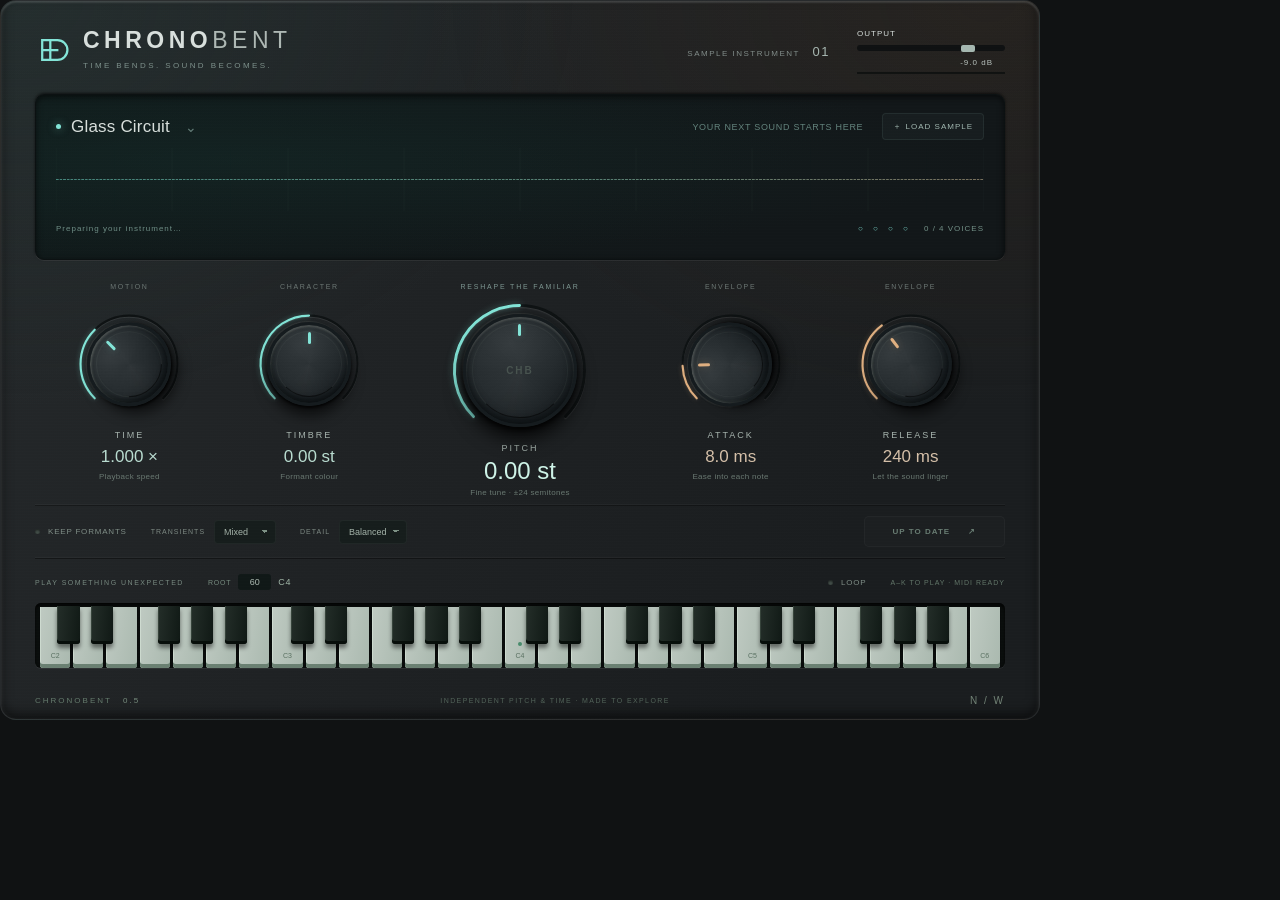
==== plugin/resources/web/index.html @ 9a5acec3 "feat(plugin): add ChronoBent AU and VST3 sample instrument Add a four-voice sample instrument with e" ====
<!doctype html>
<!-- SPDX-License-Identifier: MIT; Copyright (c) 2026 Nicolas Wehmeyer -->
<html lang="en"><head><meta charset="utf-8"><meta name="viewport" content="width=device-width,initial-scale=1"><meta http-equiv="Content-Security-Policy" content="default-src 'none'; script-src 'self'; style-src 'self' 'unsafe-inline'; img-src 'self' data:; font-src 'self'"><title>ChronoBent · Sample instrument</title><link rel="stylesheet" href="style.css"></head>
<body><main class="chassis">
<header><div class="brand"><svg viewBox="0 0 40 40" aria-hidden="true"><path d="M8 9h17a11 11 0 0 1 0 22H8V9zm0 11h18M17 9v22"/></svg><div><h1>CHRONO<span>BENT</span></h1><p>TIME BENDS. SOUND BECOMES.</p></div></div><div class="top-right"><span class="edition">SAMPLE INSTRUMENT <b>01</b></span><div class="output"><label for="gain">OUTPUT</label><input id="gain" type="range" min="0" max="1" step=".001" aria-label="Output gain"><output id="gain-value">−9.0 dB</output><div class="meter"><i id="meter"></i></div></div></div></header>
<section class="display" aria-label="Sample and waveform"><div class="display-top"><div class="sample-name"><span class="signal-dot"></span><button id="presets" aria-haspopup="true" aria-expanded="false"><span id="sample-name">Glass Circuit</span><span class="chevron">⌄</span></button><div id="preset-menu" hidden><button data-preset="0">01 <b>Glass Circuit</b><small>Bright · crystalline</small></button><button data-preset="1">02 <b>Soft Current</b><small>Warm · sustained</small></button><button data-preset="2">03 <b>Copper Bloom</b><small>Textured · percussive</small></button></div></div><div class="sample-meta"><span id="sample-meta">YOUR NEXT SOUND STARTS HERE</span><button id="load" class="quiet">＋ LOAD SAMPLE</button></div></div><canvas id="waveform" width="1800" height="180" aria-label="Sample waveform"></canvas><div class="display-bottom"><span id="status" role="status">Preparing your instrument…</span><span id="progress-text"></span><span class="voice-display"><i id="voice-dots">○ ○ ○ ○</i> <span id="voice-count">0 / 4 VOICES</span></span></div><div class="progress"><i id="progress"></i></div></section>
<section class="controls" aria-label="Sound controls"><div class="knob-unit" data-param="1"><div class="section-label">MOTION</div><div class="knob" role="slider" tabindex="0" aria-label="Time"><svg class="arc" viewBox="0 0 120 120"><path class="track"/><path class="fill"/></svg><div class="dial"><i></i></div></div><label>TIME</label><input class="value" aria-label="Time value"><small>Playback speed</small></div><div class="knob-unit" data-param="2"><div class="section-label">CHARACTER</div><div class="knob" role="slider" tabindex="0" aria-label="Timbre"><svg class="arc" viewBox="0 0 120 120"><path class="track"/><path class="fill"/></svg><div class="dial"><i></i></div></div><label>TIMBRE</label><input class="value" aria-label="Timbre value"><small>Formant colour</small></div><div class="knob-unit hero" data-param="0"><div class="section-label">RESHAPE THE FAMILIAR</div><div class="knob" role="slider" tabindex="0" aria-label="Pitch"><svg class="arc" viewBox="0 0 120 120"><path class="track"/><path class="fill"/></svg><div class="dial"><i></i><span>CHB</span></div></div><label>PITCH</label><input class="value" aria-label="Pitch value"><small>Fine tune · ±24 semitones</small></div><div class="knob-unit warm" data-param="3"><div class="section-label">ENVELOPE</div><div class="knob" role="slider" tabindex="0" aria-label="Attack"><svg class="arc" viewBox="0 0 120 120"><path class="track"/><path class="fill"/></svg><div class="dial"><i></i></div></div><label>ATTACK</label><input class="value" aria-label="Attack value"><small>Ease into each note</small></div><div class="knob-unit warm" data-param="4"><div class="section-label">ENVELOPE</div><div class="knob" role="slider" tabindex="0" aria-label="Release"><svg class="arc" viewBox="0 0 120 120"><path class="track"/><path class="fill"/></svg><div class="dial"><i></i></div></div><label>RELEASE</label><input class="value" aria-label="Release value"><small>Let the sound linger</small></div></section>
<section class="options" aria-label="Instrument settings"><div class="option-group"><button id="formants" class="toggle" aria-pressed="false"><i></i>KEEP FORMANTS</button><label>TRANSIENTS <select id="transients"><option>Smooth</option><option>Crisp</option><option selected>Mixed</option></select></label><label>DETAIL <select id="profile"><option>Compact</option><option selected>Balanced</option><option>Detailed</option></select></label></div><button id="apply" disabled>UP TO DATE <span>↗</span></button></section>
<section class="play" aria-label="Performance keyboard"><div class="keyboard-top"><div><span class="tiny-title">PLAY SOMETHING UNEXPECTED</span><label class="root-label">ROOT <input id="root" type="number" min="24" max="103" value="60" aria-label="Root MIDI note"><span id="root-name">C4</span></label></div><div><button id="loop" class="toggle" aria-pressed="false"><i></i>LOOP</button><span class="keyboard-hint">A–K TO PLAY · MIDI READY</span></div></div><div id="keyboard" aria-label="Four-octave MIDI keyboard"></div></section>
<footer><span class="footer-brand">CHRONOBENT <b>0.5</b></span><span id="notice">INDEPENDENT PITCH & TIME · MADE TO EXPLORE</span><span class="footer-mark">N / W</span></footer>
</main><script src="script.js"></script></body></html>
---- plugin/resources/web/style.css ----
/* SPDX-License-Identifier: MIT; Copyright (c) 2026 Nicolas Wehmeyer */
:root{color-scheme:dark;--teal:#83e4d7;--amber:#dfaf80;--muted:#788181;--ink:#d8dfdc;--accent:var(--teal);font-family:-apple-system,BlinkMacSystemFont,"Segoe UI",sans-serif;font-size:12px;font-weight:450}*{box-sizing:border-box}body{margin:0;background:#101213;color:var(--ink);overflow:hidden;user-select:none}button,input,select{font:inherit;color:inherit}button{cursor:pointer}button:focus-visible,input:focus-visible,select:focus-visible,[tabindex]:focus-visible{outline:2px solid var(--teal);outline-offset:4px}button{border:0}button:disabled{cursor:default}button:active:not(:disabled){transform:translateY(1px)}.chassis{width:1040px;height:720px;padding:28px 34px 0;position:relative;overflow:hidden;background:radial-gradient(ellipse at 1% 0%,#23353365,transparent 40%),radial-gradient(ellipse at 95% 0%,#3c2c1e55,transparent 40%),linear-gradient(115deg,#25292b,#202325 35%,#1a1d1f 80%);border:1px solid #4b505044;border-radius:16px;box-shadow:inset 0 2px 2px #c0c9c92a,inset 0 -5px 12px #0009,inset 2px 0 3px #ffffff10,inset -2px 0 3px #ffffff10}.chassis:after{content:"";pointer-events:none;position:absolute;inset:0;background:repeating-linear-gradient(0deg,#ffffff03 0px,#ffffff03 1px,transparent 1px,transparent 3px);opacity:.45}header{height:65px;display:flex;justify-content:space-between;align-items:flex-start}.brand{display:flex;align-items:center;gap:12px}.brand svg{width:36px;height:36px;fill:none;stroke:var(--teal);stroke-width:2.5}.brand h1{font-size:23px;letter-spacing:4.5px;line-height:1;margin:0;font-weight:650}.brand h1 span{font-weight:250;color:#aeb8b4}.brand p{font-size:8px;letter-spacing:2.4px;color:#7d908b;margin:9px 0 0}.top-right{display:flex;align-items:center;gap:27px}.edition{font-size:8px;letter-spacing:1.5px;color:#818c89}.edition b{font-size:13px;margin-left:9px;color:#a7b7b1;font-weight:450}.output{display:grid;grid-template-columns:1fr auto;gap:5px 12px;width:148px;font-size:8px;letter-spacing:1px}.output output{text-align:right;color:#b7c1bc;font-variant-numeric:tabular-nums}.output input{grid-column:span 2;width:100%;height:6px;margin:2px 0;background:#0f1112;border-radius:8px;-webkit-appearance:none}.output input::-webkit-slider-thumb{-webkit-appearance:none;background:#a5b7b0;width:14px;height:7px;border-radius:2px}.meter{height:2px;background:#101211;grid-column:span 2}.meter i{display:block;width:0;height:100%;background:var(--teal);box-shadow:0 0 7px #83e4d777;transition:width .08s}.display{height:166px;position:relative;border-radius:9px;padding:18px 20px 12px;background:radial-gradient(ellipse at 20% 40%,#18343155,transparent 70%),linear-gradient(135deg,#101b1b,#121719 75%);border:1px solid #0b1011;box-shadow:0 1px 0 #ffffff13,0 -1px 3px #0009,inset 0 2px 6px #0009}.display-top,.display-bottom{display:flex;align-items:center;justify-content:space-between;position:relative;z-index:2}.sample-name{display:flex;align-items:center;gap:10px}.signal-dot{width:5px;height:5px;background:var(--teal);border-radius:50%;box-shadow:0 0 8px #83e4d788}.sample-name>button{font-size:17px;background:none;padding:0;font-weight:480;letter-spacing:.2px}.chevron{font-size:14px;margin-left:15px;color:#637c77}.sample-meta{display:flex;align-items:center;gap:19px;color:#63837c;font-size:9px;letter-spacing:.7px}.quiet{background:#d3fff507;color:#a2b8b1;border:1px solid #aaccc817;border-radius:4px;padding:7px 10px;font-size:8px;letter-spacing:1px}.quiet:hover{background:#d3fff515}.display canvas{width:100%;height:79px;display:block}.display-bottom{font-size:8px;letter-spacing:1px;color:#6f8e86;height:19px}.voice-display{display:flex;gap:12px;align-items:center}.voice-display i{font-style:normal;letter-spacing:4px;color:var(--teal)}.voice-display span{font-size:8px;color:#739087}.progress{position:absolute;left:0;right:0;bottom:0;height:2px;overflow:hidden;border-radius:0 0 8px 8px}.progress i{display:block;width:0;height:100%;background:var(--teal);transition:width .2s}#preset-menu{position:absolute;top:30px;left:0;min-width:255px;padding:7px;background:#1a2425;border:1px solid #526862;border-radius:8px;box-shadow:0 15px 30px #0008;z-index:20}#preset-menu button{display:block;width:100%;text-align:left;background:none;padding:12px;border-radius:4px;color:#73958a;font-size:9px}#preset-menu button:hover{background:#84e4d714}#preset-menu b{font-size:13px;color:#d1ded7;font-weight:500;margin-left:11px}#preset-menu small{display:block;margin:5px 0 0 25px;color:#8b9f96}.controls{display:grid;grid-template-columns:1fr 1fr 1.36fr 1fr 1fr;height:245px;padding:23px 9px 0;gap:9px}.knob-unit{display:flex;align-items:center;flex-direction:column;position:relative}.section-label{font-size:7px;color:#6c7774;letter-spacing:1.7px;height:24px;white-space:nowrap}.knob{position:relative;width:114px;height:114px;cursor:ns-resize;touch-action:none;flex-shrink:0}.arc{position:absolute;inset:0;width:100%;height:100%;overflow:visible;fill:none;stroke-width:2.3;stroke-linecap:round}.arc .track{stroke:#0f1314;filter:drop-shadow(0 1px 0 #ffffff17)}.arc .fill{stroke:var(--accent);filter:drop-shadow(0 0 3px #83e4d755)}.dial{position:absolute;inset:13%;border-radius:50%;background:radial-gradient(circle at 40% 25%,#343a3d,#252b2e 48%,#171c1f 80%);box-shadow:0 10px 13px #0009,0 2px 3px #000d,-1px -1px 1px #69726d44,inset 0 2px 2px #b2b8af40,inset 0 -3px 6px #0a0e10,inset 2px 0 2px #50595144;border:3px solid #151b1e;transform:rotate(var(--rotation,-135deg))}.dial:before{content:"";position:absolute;inset:6px;border-radius:50%;border:1px solid #9eaea810;border-bottom-color:#0008;background:conic-gradient(from 12deg,#ffffff04,transparent,#ffffff07,transparent,#ffffff04)}.dial i{position:absolute;top:7px;left:calc(50% - 1.5px);height:12px;width:3px;background:var(--accent);border-radius:2px;box-shadow:0 0 7px #83e4d744}.hero .knob{width:153px;height:153px;margin-top:-13px}.hero .section-label{color:#7c9590;height:24px;letter-spacing:1.8px}.hero .dial{box-shadow:0 12px 18px #000b,0 3px 5px #000d,-1px -1px 1px #69726d44,inset 0 2px 2px #b2b8af40,inset 0 -3px 8px #0a0e10}.hero .dial span{position:absolute;inset:0;display:grid;place-items:center;font-size:10px;letter-spacing:2px;color:#48534f;font-weight:650;transform:rotate(calc(-1 * var(--rotation,-135deg)))}.knob-unit>label{font-size:9px;letter-spacing:2px;margin-top:9px;color:#a7b4ae;font-weight:500}.knob-unit .value{border:0;background:transparent;text-align:center;padding:0;width:105px;font-size:17px;font-weight:350;color:#b9dcd0;margin-top:7px;outline-offset:1px;font-variant-numeric:tabular-nums}.knob-unit small{font-size:8px;letter-spacing:.3px;color:#697871;margin-top:5px}.hero>label{margin-top:-4px}.hero .value{font-size:24px;margin-top:4px;color:#cef3e7;width:160px}.hero small{margin-top:3px}.warm{--accent:var(--amber)}.warm .value{color:#d4bfa8}.warm .arc .fill{filter:drop-shadow(0 0 3px #dfaf8044)}.warm .dial i{box-shadow:0 0 7px #dfaf8044}.options{height:53px;display:flex;align-items:center;justify-content:space-between;border-top:1px solid #0005;border-bottom:1px solid #ffffff09;box-shadow:0 -1px 0 #ffffff08,0 1px 0 #0006}.option-group{display:flex;gap:24px;align-items:center}.toggle{display:inline-flex;align-items:center;gap:8px;font-size:8px;letter-spacing:.8px;background:transparent;padding:6px 0;color:#7f8d86}.toggle i{display:block;width:5px;height:5px;border-radius:50%;background:#424d48;box-shadow:inset 0 1px 2px #0009}.toggle[aria-pressed=true]{color:#c2d8cd}.toggle[aria-pressed=true] i{background:var(--teal);box-shadow:0 0 7px #83e4d766}.options label{font-size:7px;letter-spacing:1px;color:#7c8882;display:flex;gap:9px;align-items:center}select{border:1px solid #ffffff0b;background:#161d1c;border-radius:4px;padding:6px 19px 6px 9px;font-size:9px;color:#a4b3a9;max-width:105px}.options #apply{background:linear-gradient(#80bbad,#68988c);border:1px solid #b7e7d940;border-radius:5px;padding:10px 15px;font-size:8px;letter-spacing:1px;color:#112a22;box-shadow:0 2px 4px #0006;font-weight:650;min-width:141px}#apply span{margin-left:15px}#apply:disabled{color:#687c72;background:#ffffff03;border-color:#ffffff08;box-shadow:none}.play{height:123px;padding-top:15px}.keyboard-top{display:flex;justify-content:space-between;align-items:center;height:18px;margin-bottom:12px}.keyboard-top>div{display:flex;align-items:center;gap:24px}.tiny-title{font-size:7px;letter-spacing:1.5px;color:#778980}.root-label{display:flex;align-items:center;gap:7px;font-size:7px;color:#768b7f;letter-spacing:.8px}#root{width:33px;border:0;border-radius:3px;background:#101817;padding:3px;font-size:9px;text-align:center;color:#adbbb2;-webkit-appearance:textfield}#root::-webkit-inner-spin-button{-webkit-appearance:none}.root-label span{color:#a0b6a7;font-size:9px}.keyboard-hint{font-size:7px;color:#617568;letter-spacing:1px}#keyboard{height:65px;position:relative;display:flex;padding:4px 5px 0;border-radius:6px;background:#0c100f;box-shadow:inset 0 2px 4px #000,0 1px 0 #ffffff10;gap:3px;overflow:hidden}.key{flex:1;border-radius:0 0 3px 3px;background:linear-gradient(100deg,#bfcac2,#aab9af);box-shadow:inset 0 -4px 0 #6a8072,inset 1px 0 0 #e6f4e666,0 1px 3px #0009;position:relative;padding:0;color:#597061;font-size:7px;touch-action:none}.key span{position:absolute;bottom:9px;left:0;right:0}.key.black{position:absolute;top:3px;width:2.3%;height:38px;z-index:2;flex:none;background:linear-gradient(95deg,#242e29,#101915);box-shadow:inset 0 -3px 0 #070e0a,inset 1px 0 0 #6d837244,0 4px 4px #0007;border-radius:0 0 3px 3px}.key.active{background:linear-gradient(#b7f9e0,#6ecfae);box-shadow:inset 0 -3px 0 #4a9f7e,0 0 10px #80e4ca44}.key.black.active{background:linear-gradient(#548f76,#245e44)}.key.root:after{position:absolute;content:"";bottom:22px;left:calc(50% - 2px);width:4px;height:4px;border-radius:50%;background:#488b6c}footer{height:39px;display:flex;align-items:center;justify-content:space-between;font-size:7px;letter-spacing:1.4px;color:#526359}.footer-brand{color:#647a6c;letter-spacing:2px;font-size:8px}.footer-brand b{font-weight:500;color:#788d7e;margin-left:7px}.footer-mark{font-size:10px;letter-spacing:2px;color:#728376}#notice.error{color:#e0af84}.dirty #status{color:var(--amber)}

select{-webkit-appearance:none;appearance:none;background-image:linear-gradient(45deg,transparent 50%,#7d9185 50%),linear-gradient(135deg,#7d9185 50%,transparent 50%);background-position:calc(100% - 10px) 50%,calc(100% - 7px) 50%;background-size:3px 3px;background-repeat:no-repeat}
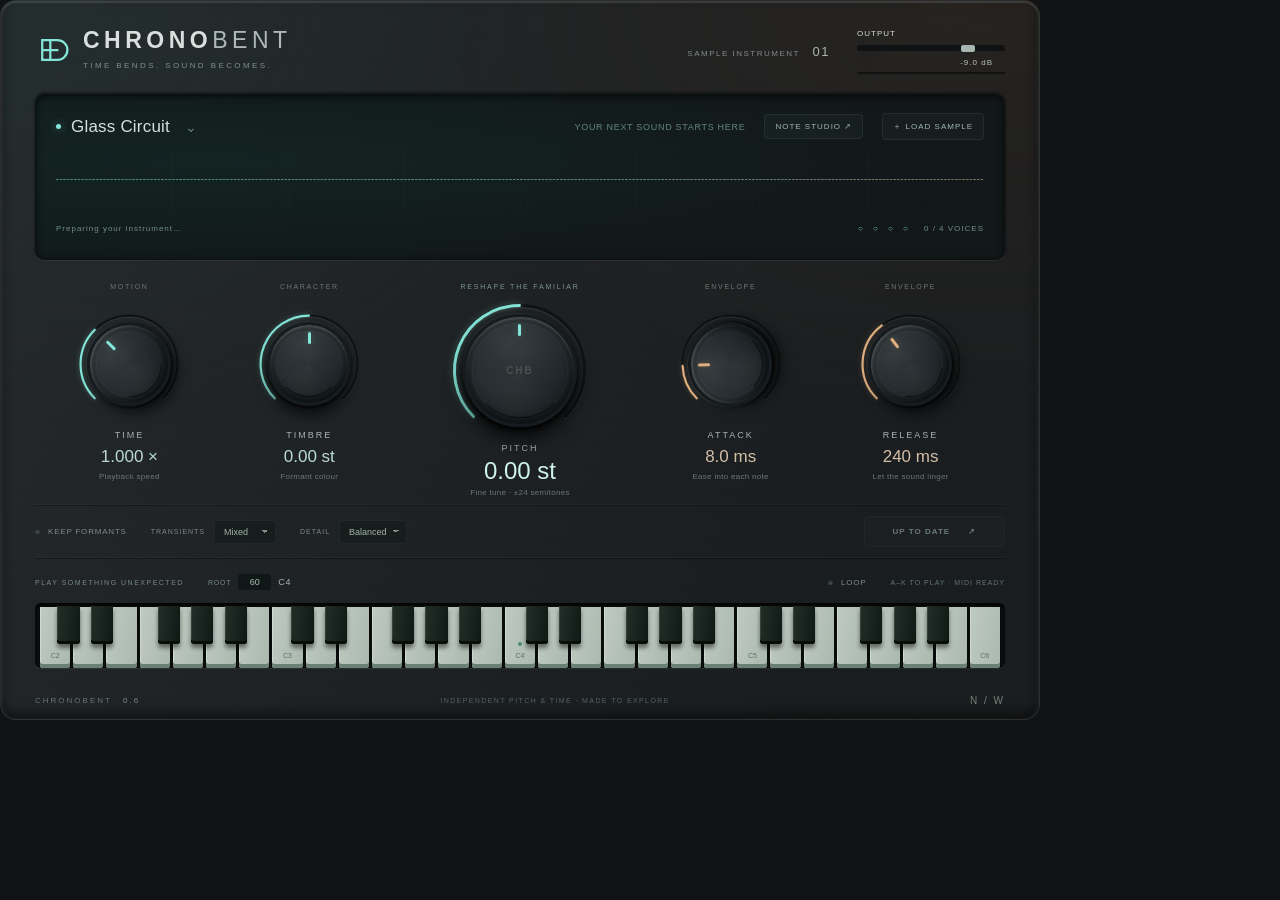
==== commit 486a9c77: "feat(tuning): add monophonic Note Studio across SDK and desktop Add optional recorded-source pitch a" ====
--- a/plugin/resources/web/index.html
+++ b/plugin/resources/web/index.html
@@ -3,9 +3,9 @@
 <html lang="en"><head><meta charset="utf-8"><meta name="viewport" content="width=device-width,initial-scale=1"><meta http-equiv="Content-Security-Policy" content="default-src 'none'; script-src 'self'; style-src 'self' 'unsafe-inline'; img-src 'self' data:; font-src 'self'"><title>ChronoBent · Sample instrument</title><link rel="stylesheet" href="style.css"></head>
 <body><main class="chassis">
 <header><div class="brand"><svg viewBox="0 0 40 40" aria-hidden="true"><path d="M8 9h17a11 11 0 0 1 0 22H8V9zm0 11h18M17 9v22"/></svg><div><h1>CHRONO<span>BENT</span></h1><p>TIME BENDS. SOUND BECOMES.</p></div></div><div class="top-right"><span class="edition">SAMPLE INSTRUMENT <b>01</b></span><div class="output"><label for="gain">OUTPUT</label><input id="gain" type="range" min="0" max="1" step=".001" aria-label="Output gain"><output id="gain-value">−9.0 dB</output><div class="meter"><i id="meter"></i></div></div></div></header>
-<section class="display" aria-label="Sample and waveform"><div class="display-top"><div class="sample-name"><span class="signal-dot"></span><button id="presets" aria-haspopup="true" aria-expanded="false"><span id="sample-name">Glass Circuit</span><span class="chevron">⌄</span></button><div id="preset-menu" hidden><button data-preset="0">01 <b>Glass Circuit</b><small>Bright · crystalline</small></button><button data-preset="1">02 <b>Soft Current</b><small>Warm · sustained</small></button><button data-preset="2">03 <b>Copper Bloom</b><small>Textured · percussive</small></button></div></div><div class="sample-meta"><span id="sample-meta">YOUR NEXT SOUND STARTS HERE</span><button id="load" class="quiet">＋ LOAD SAMPLE</button></div></div><canvas id="waveform" width="1800" height="180" aria-label="Sample waveform"></canvas><div class="display-bottom"><span id="status" role="status">Preparing your instrument…</span><span id="progress-text"></span><span class="voice-display"><i id="voice-dots">○ ○ ○ ○</i> <span id="voice-count">0 / 4 VOICES</span></span></div><div class="progress"><i id="progress"></i></div></section>
+<section class="display" aria-label="Sample and waveform"><div class="display-top"><div class="sample-name"><span class="signal-dot"></span><button id="presets" aria-haspopup="true" aria-expanded="false"><span id="sample-name">Glass Circuit</span><span class="chevron">⌄</span></button><div id="preset-menu" hidden><button data-preset="0">01 <b>Glass Circuit</b><small>Bright · crystalline</small></button><button data-preset="1">02 <b>Soft Current</b><small>Warm · sustained</small></button><button data-preset="2">03 <b>Copper Bloom</b><small>Textured · percussive</small></button></div></div><div class="sample-meta"><span id="sample-meta">YOUR NEXT SOUND STARTS HERE</span><button id="tune" class="quiet" title="Tune a recorded solo voice or melody">NOTE STUDIO ↗</button><button id="load" class="quiet">＋ LOAD SAMPLE</button></div></div><canvas id="waveform" width="1800" height="180" aria-label="Sample waveform"></canvas><div class="display-bottom"><span id="status" role="status">Preparing your instrument…</span><span id="progress-text"></span><span class="voice-display"><i id="voice-dots">○ ○ ○ ○</i> <span id="voice-count">0 / 4 VOICES</span></span></div><div class="progress"><i id="progress"></i></div></section>
 <section class="controls" aria-label="Sound controls"><div class="knob-unit" data-param="1"><div class="section-label">MOTION</div><div class="knob" role="slider" tabindex="0" aria-label="Time"><svg class="arc" viewBox="0 0 120 120"><path class="track"/><path class="fill"/></svg><div class="dial"><i></i></div></div><label>TIME</label><input class="value" aria-label="Time value"><small>Playback speed</small></div><div class="knob-unit" data-param="2"><div class="section-label">CHARACTER</div><div class="knob" role="slider" tabindex="0" aria-label="Timbre"><svg class="arc" viewBox="0 0 120 120"><path class="track"/><path class="fill"/></svg><div class="dial"><i></i></div></div><label>TIMBRE</label><input class="value" aria-label="Timbre value"><small>Formant colour</small></div><div class="knob-unit hero" data-param="0"><div class="section-label">RESHAPE THE FAMILIAR</div><div class="knob" role="slider" tabindex="0" aria-label="Pitch"><svg class="arc" viewBox="0 0 120 120"><path class="track"/><path class="fill"/></svg><div class="dial"><i></i><span>CHB</span></div></div><label>PITCH</label><input class="value" aria-label="Pitch value"><small>Fine tune · ±24 semitones</small></div><div class="knob-unit warm" data-param="3"><div class="section-label">ENVELOPE</div><div class="knob" role="slider" tabindex="0" aria-label="Attack"><svg class="arc" viewBox="0 0 120 120"><path class="track"/><path class="fill"/></svg><div class="dial"><i></i></div></div><label>ATTACK</label><input class="value" aria-label="Attack value"><small>Ease into each note</small></div><div class="knob-unit warm" data-param="4"><div class="section-label">ENVELOPE</div><div class="knob" role="slider" tabindex="0" aria-label="Release"><svg class="arc" viewBox="0 0 120 120"><path class="track"/><path class="fill"/></svg><div class="dial"><i></i></div></div><label>RELEASE</label><input class="value" aria-label="Release value"><small>Let the sound linger</small></div></section>
 <section class="options" aria-label="Instrument settings"><div class="option-group"><button id="formants" class="toggle" aria-pressed="false"><i></i>KEEP FORMANTS</button><label>TRANSIENTS <select id="transients"><option>Smooth</option><option>Crisp</option><option selected>Mixed</option></select></label><label>DETAIL <select id="profile"><option>Compact</option><option selected>Balanced</option><option>Detailed</option></select></label></div><button id="apply" disabled>UP TO DATE <span>↗</span></button></section>
 <section class="play" aria-label="Performance keyboard"><div class="keyboard-top"><div><span class="tiny-title">PLAY SOMETHING UNEXPECTED</span><label class="root-label">ROOT <input id="root" type="number" min="24" max="103" value="60" aria-label="Root MIDI note"><span id="root-name">C4</span></label></div><div><button id="loop" class="toggle" aria-pressed="false"><i></i>LOOP</button><span class="keyboard-hint">A–K TO PLAY · MIDI READY</span></div></div><div id="keyboard" aria-label="Four-octave MIDI keyboard"></div></section>
-<footer><span class="footer-brand">CHRONOBENT <b>0.5</b></span><span id="notice">INDEPENDENT PITCH & TIME · MADE TO EXPLORE</span><span class="footer-mark">N / W</span></footer>
-</main><script src="script.js"></script></body></html>
+<footer><span class="footer-brand">CHRONOBENT <b>0.6</b></span><span id="notice">INDEPENDENT PITCH & TIME · MADE TO EXPLORE</span><span class="footer-mark">N / W</span></footer>
+</main><script src="controls.js"></script><script src="script.js"></script></body></html>
